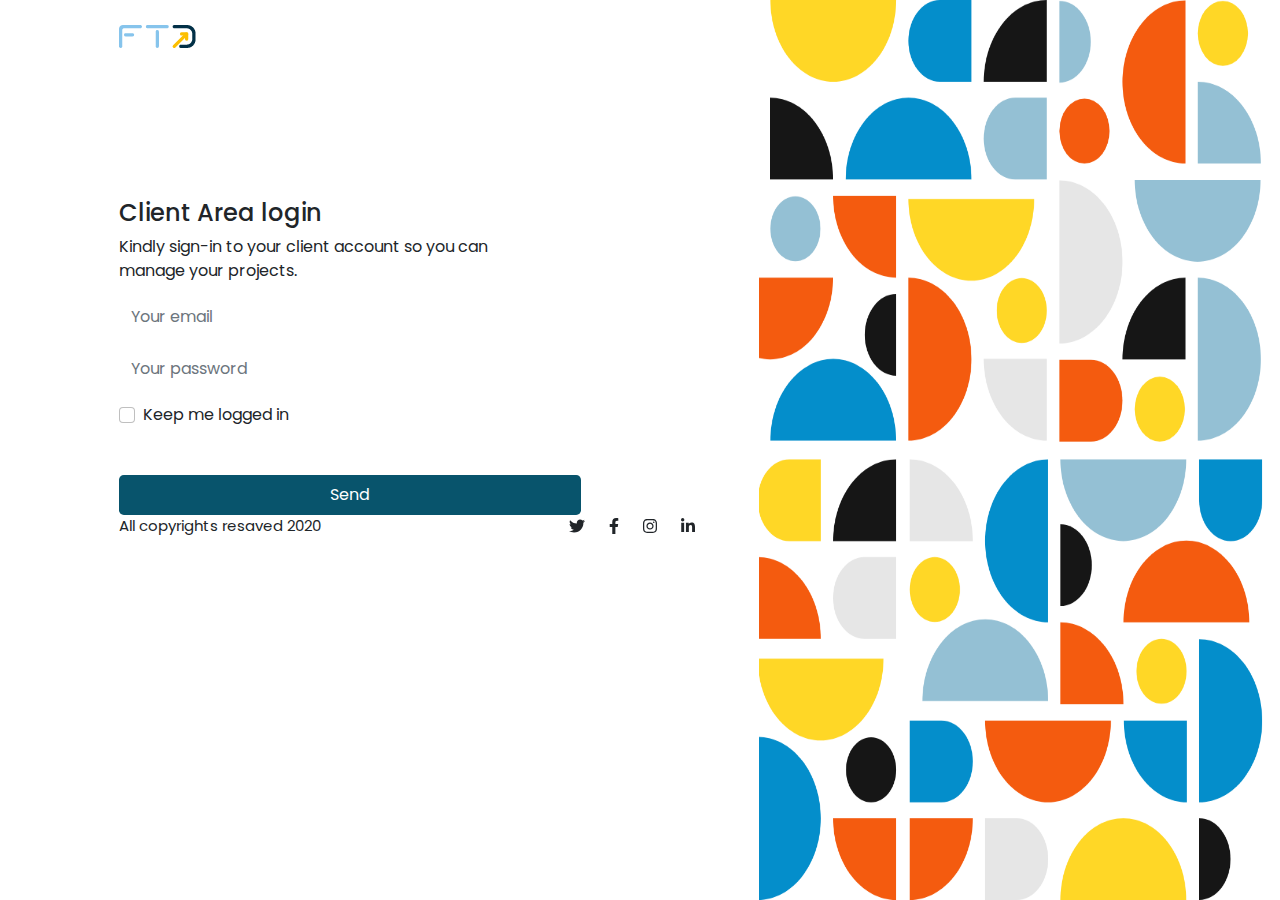
==== sign-in.html @ b609acae "sign-in page" ====
<!DOCTYPE html>
<html lang="en">
  <head>
    <meta charset="UTF-8" />
    <meta http-equiv="X-UA-Compatible" content="IE=edge" />
    <meta name="viewport" content="width=device-width, initial-scale=1.0" />
    <link rel="stylesheet" href="./css/bootstrap.min.css" />
    <link rel="stylesheet" href="./css/all.min.css" />
    <link rel="preconnect" href="https://fonts.googleapis.com" />
    <link rel="preconnect" href="https://fonts.gstatic.com" crossorigin />
    <link
      href="https://fonts.googleapis.com/css2?family=Cairo:wght@300;400;700&family=Open+Sans:ital,wght@0,400;0,600;0,700;1,400;1,600&family=Poppins:wght@100;300;500;600;700&family=Roboto:wght@100;300;500;700&family=Tajawal:wght@200;300;500;700;800&display=swap"
      rel="stylesheet"
    />
    <link rel="stylesheet" href="./css/app.css" />
    <title>Sign In</title>
  </head>
  <body>
    <section class="sign-in">
      <div class="container-fluid">
        <div class="row">
          <div class="col-1"></div>
          <div class="col-6">
            <div class="nav pt-4">
              <a href="./index.html"><img src="./images/logo.png" alt="" /></a>
            </div>
            <div class="info">
              <h4 class="">Client Area login</h4>
              <p>
                Kindly sign-in to your client account so you can <br />
                manage your projects.
              </p>
              <form action="" class="w-75">
                <input
                  class="form-control border-0 mb-3"
                  type="email"
                  name=""
                  id=""
                  placeholder="Your email"
                />
                <input
                  class="form-control border-0 mb-3 w-100"
                  type="password"
                  name=""
                  id=""
                  placeholder="Your password"
                />
                <div class="form-check mb-5">
                  <input
                    class="form-check-input"
                    type="checkbox"
                    value=""
                    id="check"
                  />
                  <label class="form-check-label" for="check">
                    Keep me logged in
                  </label>
                </div>
                <input
                  class="main-bg border-0 rounded-3 text-white w-100 py-2"
                  type="submit"
                  value="Send"
                />
              </form>
              <div class="footer d-flex justify-content-between me-3">
                <p class="text-15">All copyrights resaved 2020</p>
                <ul class="list-unstyled d-flex">
                  <li><i class="me-4 fa-brands fa-twitter"></i></li>
                  <li><i class="me-4 fa-brands fa-facebook-f"></i></li>
                  <li><i class="me-4 fa-brands fa-instagram"></i></li>
                  <li><i class="me-4 fa-brands fa-linkedin-in"></i></li>
                </ul>
              </div>
            </div>
          </div>
          <div class="col-5">
            <div class="image">
              <img src="./images/bg-sign-in.png" alt="" />
            </div>
          </div>
        </div>
      </div>
    </section>
    <script src="./js/bootstrap.bundle.min.js"></script>
    <script src="./js/all.min.js"></script>
    <script src="./js/app.js"></script>
  </body>
</html>
---- css/app.css ----
/* Global */
body {
  font-family: "Poppins", sans-serif;
}

/* Start Global setting */
.main-color {
  color: #08546c;
}

.main-bg {
  background-color: #08546c;
}

.main-br {
  border: 1px solid #08546c;
}

.text-15 {
  font-size: 15px;
}

.text-333 {
  color: #333333;
}

::-webkit-scrollbar {
  width: 5px;
}

::-webkit-scrollbar-thumb {
  background-color: #333;
  border-radius: 5px;
}

/* End Global setting */
/* Start Navbar */
nav {
  background-color: rgba(246, 246, 242, 0.78);
  height: 70px;
}
nav .navbar-nav .nav-item .nav-link {
  transition: 0.3s;
}
nav .navbar-nav .nav-item:hover .nav-link {
  color: #093047 !important;
  font-weight: bold;
}
nav .navbar-nav .nav-item .nav-link.active {
  color: #093047;
  font-weight: bold;
}

/* End Navbar */
/* Start main */
.landing-page {
  height: 100vh;
  margin-top: -70px;
}
.landing-page .before-column {
  position: relative;
}
.landing-page .before-column .image {
  position: absolute;
  bottom: 30%;
  left: 55%;
}
.landing-page .before-column::before {
  content: url("./../images/shape-01.png");
  position: absolute;
  top: 150px;
  left: -42%;
}
.landing-page .info .our-goal {
  position: relative;
  font-weight: 300;
  color: #9a9b9d;
}
.landing-page .info .our-goal::after {
  content: url("./../images/shape-02.png");
  position: absolute;
  top: -24px;
  left: 87px;
}
.landing-page .info a {
  width: -webkit-fit-content;
  width: -moz-fit-content;
  width: fit-content;
  font-weight: 300;
  font-size: 13px;
}
.landing-page .landing-img img {
  height: 100vh;
  width: 100%;
}

/* End main */
/* Start About */
.about {
  background-color: #fafbfc;
}
.about h4 {
  font-size: 15px;
  font-weight: 300;
  position: relative;
}
.about h4::after {
  content: url("./../images/shape-02.png");
  position: absolute;
  left: 165px;
  width: 52px;
  height: 52px;
  top: 8px;
}
.about .image {
  position: relative;
}
.about .image img {
  position: absolute;
  right: 0;
  top: -35px;
}

/* End About*/
/* Start Case Studies */
.case-studies .info {
  width: 60%;
}
.case-studies .info h4 {
  font-size: 15px;
  position: relative;
}
.case-studies .info h4::after {
  content: url("./../images/shape-02.png");
  position: absolute;
  top: -28px;
  left: 125px;
}
.case-studies .studies img {
  max-width: 100%;
  max-height: 100%;
  cursor: pointer;
}
.case-studies .control .con span {
  width: 50px;
  background-color: #e7e7e7;
  height: 2px;
  display: inline-block;
  position: relative;
}
.case-studies .control .con span::before {
  content: "";
  position: absolute;
  background-color: #08546c;
  width: 50%;
  height: 2px;
}

/* End Case Studies */
/* Start Services */
.services .info {
  margin-left: 100px;
  width: 50%;
}
.services .info h4 {
  text-transform: uppercase;
  font-weight: 300;
  position: relative;
  font-size: 15px;
}
.services .info h4::after {
  content: url("./../images/shape-02.png");
  position: absolute;
  top: -27px;
  left: 75px;
}
.services .analysis .image img {
  height: 100%;
}
.services .web-development .cycles {
  position: relative;
}
.services .web-development .cycles::before {
  content: url("./../images/cycle-01.png");
  position: absolute;
  top: 145px;
}
.services .web-development .cycles::after {
  content: url("./../images/cycle-02.png");
  position: absolute;
  top: 130px;
  left: 25px;
}
.services .web-development .image img {
  height: 100%;
}
.services .design .cycles {
  position: relative;
}
.services .design .cycles::before {
  content: url("./../images/cycle-01.png");
  position: absolute;
  top: 145px;
}
.services .design .cycles::after {
  content: url("./../images/cycle-02.png");
  position: absolute;
  top: 130px;
  left: 25px;
}

/* End Services */
/* Start Contact Us */
.contact-us {
  position: relative;
}
.contact-us::before {
  content: url("./../images/cycle-01.png");
  position: absolute;
  top: -37px;
  left: 42px;
}
.contact-us::after {
  content: url("./../images/cycle-02.png");
  position: absolute;
  top: -59px;
  left: 62px;
}
.contact-us .box h5 {
  color: white;
  font-weight: 300;
  font-size: 15px;
  text-transform: uppercase;
  position: relative;
}
.contact-us .box h5::after {
  content: url("./../images/shape-05.png");
  position: absolute;
  top: -27px;
  left: 160px;
}
.contact-us form input[type=text],
.contact-us form input[type=email],
.contact-us form input[type=date],
.contact-us form select {
  border-bottom: 1px solid #fff !important;
  color: white;
}
.contact-us form input[type=text]:focus,
.contact-us form input[type=email]:focus,
.contact-us form input[type=date]:focus,
.contact-us form select:focus {
  box-shadow: none;
}
.contact-us form select option {
  padding: 2px 5px;
  transition: 0.3s;
}
.contact-us form select option:hover {
  padding-left: 3px;
}
.contact-us form ::-moz-placeholder {
  color: white;
  font-weight: 300;
  font-size: 12px;
}
.contact-us form :-ms-input-placeholder {
  color: white;
  font-weight: 300;
  font-size: 12px;
}
.contact-us form ::placeholder {
  color: white;
  font-weight: 300;
  font-size: 12px;
}

/* End Contact Us */
/* Start sign in */
.sign-in {
  height: 100vh;
}
.sign-in .image img {
  width: 100%;
  height: 100vh;
}
.sign-in .info {
  margin-top: 150px;
}
.sign-in form input[type=email],
.sign-in form input[type=password] {
  box-shadow: 0 0px 0px;
}
.sign-in form ::-moz-placeholder {
  padding: 0;
}
.sign-in form :-ms-input-placeholder {
  padding: 0;
}
.sign-in form ::placeholder {
  padding: 0;
}

/* End sign in *//*# sourceMappingURL=app.css.map */
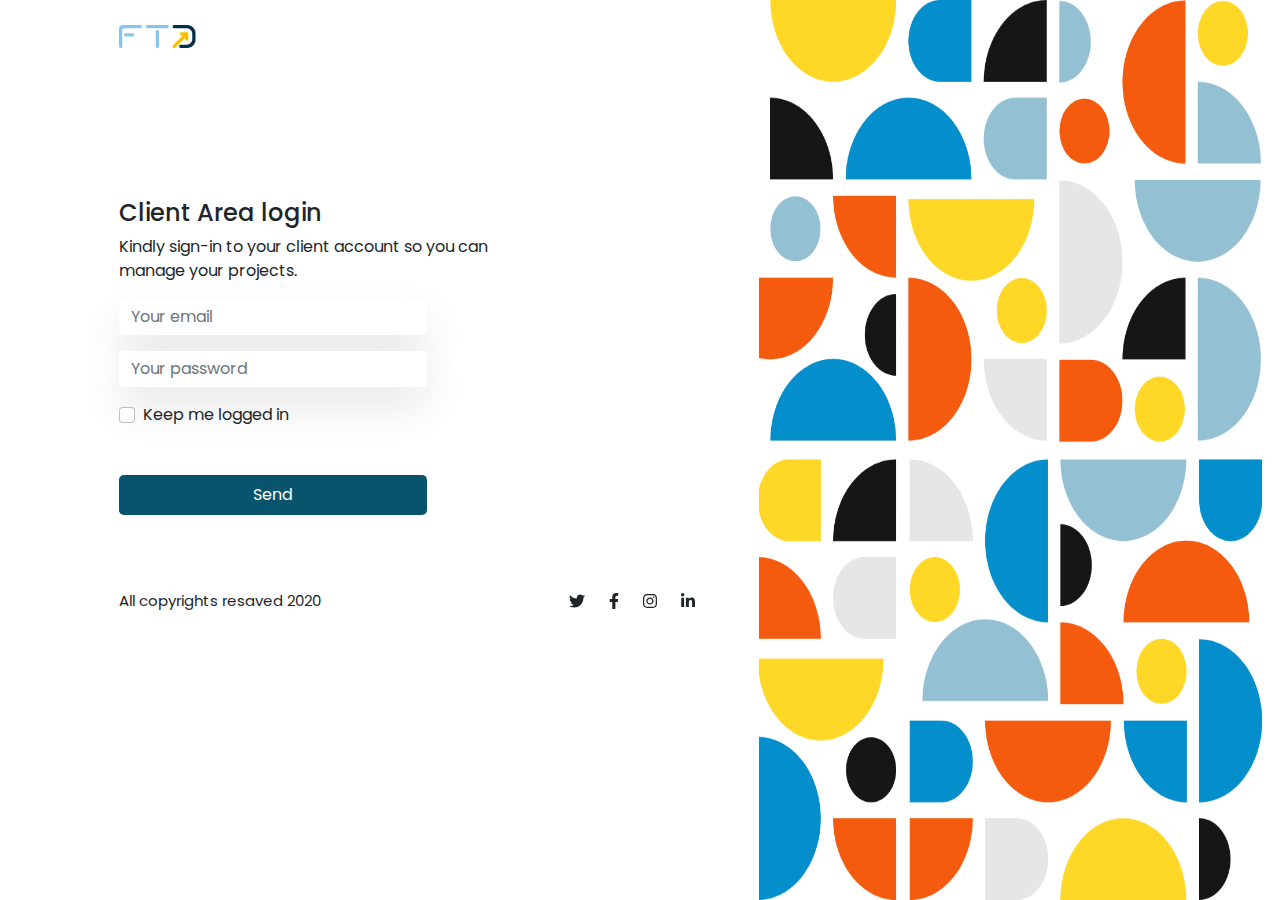
==== commit 0a77c1bf: "edit" ====
--- a/sign-in.html
+++ b/sign-in.html
@@ -30,7 +30,7 @@
                 Kindly sign-in to your client account so you can <br />
                 manage your projects.
               </p>
-              <form action="" class="w-75">
+              <form action="" class="w-50">
                 <input
                   class="form-control border-0 mb-3"
                   type="email"
--- a/css/app.css
+++ b/css/app.css
@@ -289,7 +289,7 @@
 }
 .sign-in form input[type=email],
 .sign-in form input[type=password] {
-  box-shadow: 0 0px 0px;
+  box-shadow: 0 20px 40px rgba(0, 0, 0, 0.1);
 }
 .sign-in form ::-moz-placeholder {
   padding: 0;
@@ -300,5 +300,8 @@
 .sign-in form ::placeholder {
   padding: 0;
 }
+.sign-in .footer {
+  margin-top: 75px;
+}
 
 /* End sign in *//*# sourceMappingURL=app.css.map */